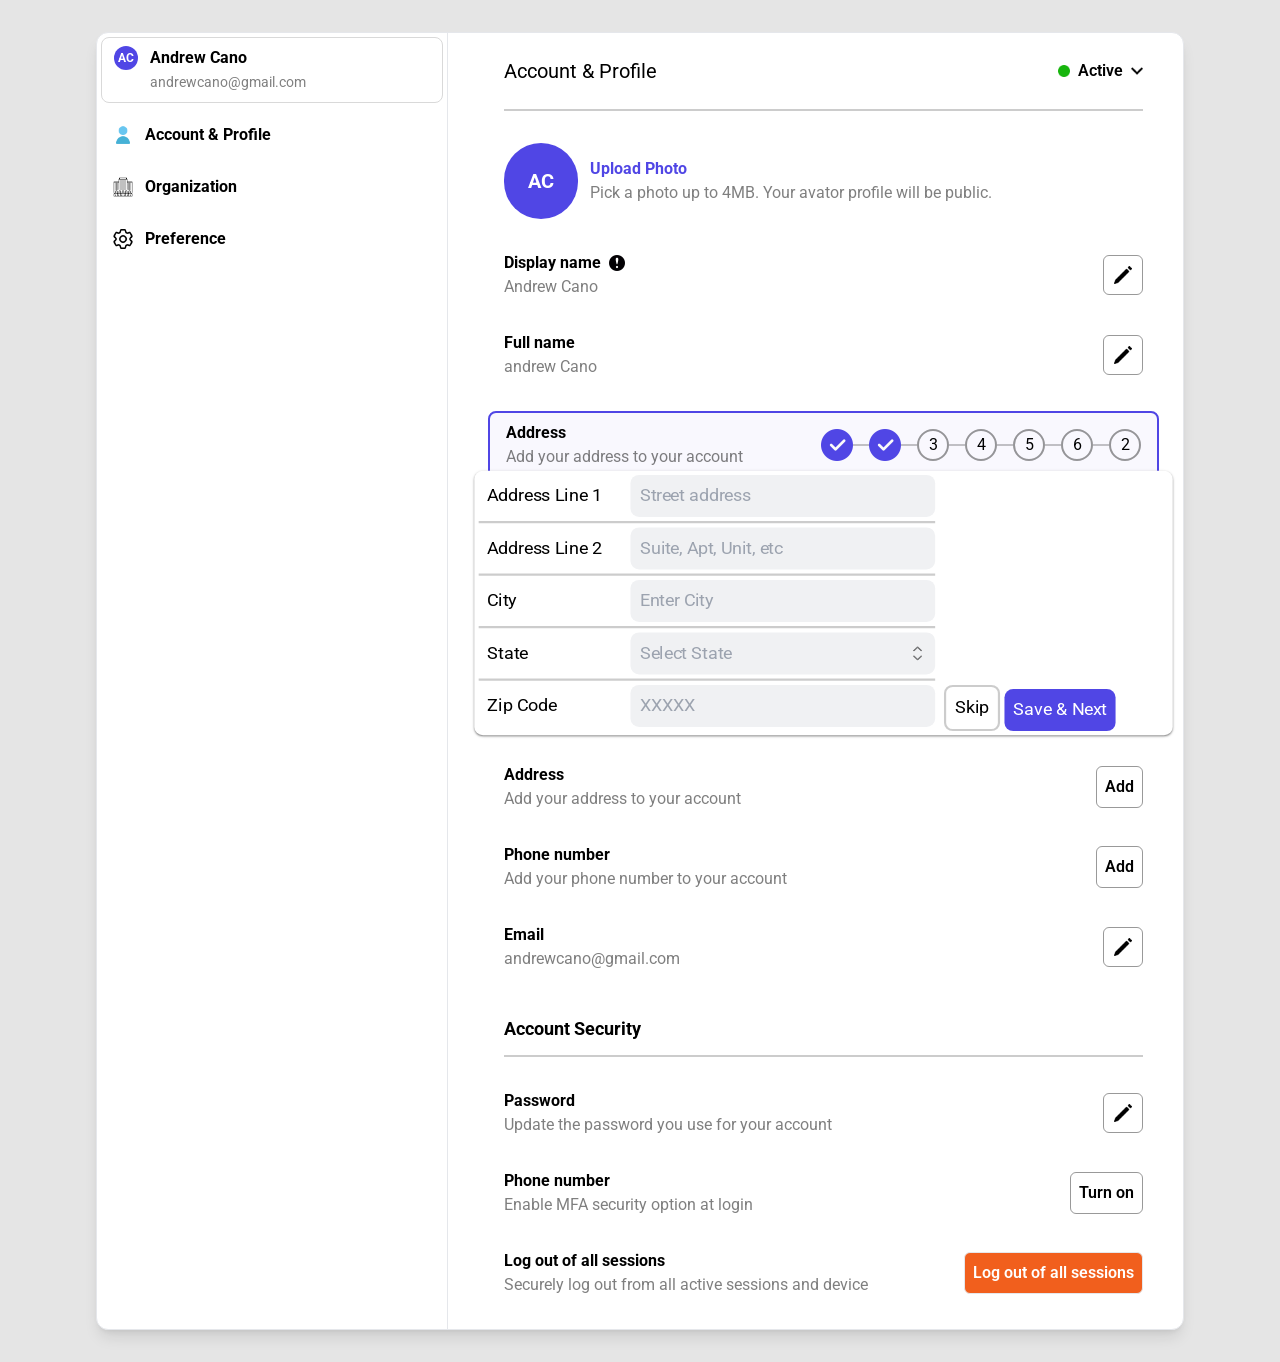
==== src/address.html @ f17fdee8 "running..." ====
<!DOCTYPE html>
<html>
  <head>
    <meta charset="UTF-8" />
    <meta name="viewport" content="width=device-width, initial-scale=1.0" />
    <link href="./output.css" rel="stylesheet" />
    <title>University Credit Management System</title>
    <link rel="preconnect" href="https://fonts.googleapis.com" />
    <link rel="preconnect" href="https://fonts.gstatic.com" crossorigin />
    <link
      href="https://fonts.googleapis.com/css2?family=Roboto:ital,wght@0,100;0,300;0,400;0,500;0,700;0,900;1,100;1,300;1,400;1,500;1,700;1,900&display=swap"
      rel="stylesheet"
    />
    <link
      href="https://fonts.googleapis.com/css2?family=Poppins:ital,wght@0,100;0,200;0,300;0,400;0,500;0,600;0,700;0,800;0,900;1,100;1,200;1,300;1,400;1,500;1,600;1,700;1,800;1,900&display=swap"
      rel="stylesheet"
    />
    <link
      href="https://db.onlinewebfonts.com/c/e25ed0fa39c44d127ab5ab3e362d8af1?family=Cooper+Lt+BT+Light"
      rel="stylesheet"
    />
    <link rel="icon" type="image/x-icon" href="./images/" />
  </head>
  <body class="bg-black/10">
    <!-- container section -->

    <section class="max-w-6xl mx-auto font-roboto p-8">
      <!-- Account and Profile -->
      <main
        class="bg-white grid grid-cols-12 gap-4 border rounded-xl shadow-lg shadow-black/10"
      >
        <!-- SideBar -->
        <aside class="col-span-4 flex flex-col gap-1 border-r">
          <!-- user photo and email -->
          <div
            class="flex flex-row gap-x-3 border border-borderColor px-3 py-2 rounded-lg m-1"
          >
            <div>
              <p
                class="rounded-full font-bold text-white text-xs p-1 bg-blueColor"
              >
                AC
              </p>
            </div>
            <div>
              <p class="font-bold">Andrew Cano</p>
              <span class="text-sm text-black/50">andrewcano@gmail.com</span>
            </div>
          </div>
          <!-- Account & Profile -->
          <div
            class="flex flex-row items-center gap-3 px-3 py-2 m-1 rounded-lg hover:bg-hoverBg hover:text-blueColor"
          >
            <figure class="w-5 h-5">
              <img src="images/user.png" alt="" />
            </figure>
            <p class="font-bold">Account & Profile</p>
          </div>
          <!-- Organization -->
          <div
            class="flex flex-row items-center gap-3 px-3 py-2 m-1 rounded-lg hover:bg-hoverBg hover:text-blueColor"
          >
            <figure class="w-5 h-5">
              <img src="images/organization.png" alt="" />
            </figure>
            <p class="font-bold">Organization</p>
          </div>
          <!-- Preference -->
          <div
            class="flex flex-row items-center gap-3 px-3 py-2 m-1 rounded-lg hover:bg-hoverBg hover:text-blueColor"
          >
            <figure class="w-5 h-5">
              <img src="images/setting.png" alt="" />
            </figure>
            <p class="font-bold">Preference</p>
          </div>
        </aside>
        <!-- Description section -->
        <section class="col-span-8 flex flex-col gap-8 px-6">
          <!-- Account & Profile and active -->
          <div
            class="flex justify-between mx-4 border-b-2 border-b-black/20 py-6"
          >
            <h1 class="font-normal text-xl">Account & Profile</h1>
            <div class="flex flex-row items-center gap-2">
              <!-- green icon -->
              <figure class="w-3 h-3">
                <img src="images/online.png" alt="" />
              </figure>
              <p class="font-semibold">Active</p>
              <figure class="w-3 h-3">
                <img src="images/expand-button.png" alt="" />
              </figure>
            </div>
          </div>
          <!-- Upload Photo -->
          <div class="flex flex-row items-center gap-3 px-4">
            <p
              class="rounded-full font-bold text-white text-xl p-6 bg-blueColor"
            >
              AC
            </p>
            <div>
              <p class="font-bold text-blueColor">Upload Photo</p>
              <span class="text-black/50"
                >Pick a photo up to 4MB. Your avator profile will be
                public.</span
              >
            </div>
          </div>
          <!-- Display Name -->
          <div class="flex flex-row justify-between items-center px-4">
            <div class="flex flex-col">
              <div class="flex flex-row items-center gap-2">
                <p class="font-bold">Display name</p>
                <figure class="w-4 h-4">
                  <img src="images/exclamation.png" alt="" />
                </figure>
              </div>
              <span class="text-black/50">Andrew Cano</span>
            </div>
            <!-- edit icon -->
            <button class="w-10 h-10 border border-black/40 rounded-md p-2">
              <img src="images/pen.png" alt="" />
            </button>
          </div>

          <!-- Full name-->
          <div class="flex flex-row justify-between items-center px-4">
            <div class="flex flex-col">
              <p class="font-bold">Full name</p>
              <span class="text-black/50">andrew Cano</span>
            </div>
            <!-- edit icon -->
            <button class="w-10 h-10 border border-black/40 rounded-md p-2">
              <img src="images/pen.png" alt="" />
            </button>
          </div>
          <!-- Address Edit -->
          <div
            class="bg-editBg border-2 border-blueColor rounded-lg flex flex-col px-4"
          >
            <!-- Address -->
            <div class="flex flex-row justify-between items-center py-2">
              <div class="flex flex-col">
                <p class="font-bold">Address</p>
                <span class="text-black/50"
                  >Add your address to your account</span
                >
              </div>
              <!-- Information Progress section -->
              <div class="flex flex-row">
                <!-- Tikmark icon element -->
                <div class="w-8 h-8 flex items-center justify-center">
                  <img src="images/Tikmarkcheck.png" alt="" />
                </div>
                <!-- dash icon -->
                <figure
                  class="w-4 h-8 flex items-center justify-center opacity-60"
                >
                  <img src="images/CenterlineI.png" alt="" />
                </figure>
                <!-- Tikmark icon element -->
                <div class="w-8 h-8 flex items-center justify-center">
                  <img src="images/Tikmarkcheck.png" alt="" />
                </div>
                <!-- dash icon -->
                <figure
                  class="w-4 h-8 flex items-center justify-center opacity-60"
                >
                  <img src="images/CenterlineI.png" alt="" />
                </figure>
                <!-- numerial element -->
                <div
                  class="w-8 h-8 flex items-center justify-center border-2 border-black/40 hover:border-blueColor hover:bg-hoverBg rounded-full p-1"
                >
                  <p class="">3</p>
                </div>
                <!-- dash icon -->
                <figure
                  class="w-4 h-8 flex items-center justify-center opacity-60"
                >
                  <img src="images/CenterlineI.png" alt="" />
                </figure>
                <!-- numerial element -->
                <div
                  class="w-8 h-8 flex items-center justify-center border-2 border-black/40 hover:border-blueColor hover:bg-hoverBg rounded-full p-1"
                >
                  <p class="">4</p>
                </div>
                <!-- dash icon -->
                <figure
                  class="w-4 h-8 flex items-center justify-center opacity-60"
                >
                  <img src="images/CenterlineI.png" alt="" />
                </figure>
                <!-- numerial element -->
                <div
                  class="w-8 h-8 flex items-center justify-center border-2 border-black/40 hover:border-blueColor hover:bg-hoverBg rounded-full p-1"
                >
                  <p class="">5</p>
                </div>
                <!-- dash icon -->
                <figure
                  class="w-4 h-8 flex items-center justify-center opacity-60"
                >
                  <img src="images/CenterlineI.png" alt="" />
                </figure>
                <!-- numerial element -->
                <div
                  class="w-8 h-8 flex items-center justify-center border-2 border-black/40 hover:border-blueColor hover:bg-hoverBg rounded-full p-1"
                >
                  <p class="">6</p>
                </div>
                <!-- dash icon -->
                <figure
                  class="w-4 h-8 flex items-center justify-center opacity-60"
                >
                  <img src="images/CenterlineI.png" alt="" />
                </figure>
                <!-- numerial element -->
                <div
                  class="w-8 h-8 flex items-center justify-center border-2 border-black/40 hover:border-blueColor hover:bg-hoverBg rounded-full p-1"
                >
                  <p class="">2</p>
                </div>
              </div>
            </div>
            <!--   Edit -->
            <div
              class="grid grid-cols-12 gap-2 border-1 border-black shadow-sm shadow-black/50 bg-white p-1 rounded-lg scale-x-110 scale-y-105"
            >
              <!-- left input field  -->
              <div class="col-span-8 flex flex-col gap-1">
                <!-- field1 -->
                <div
                  class="grid grid-cols-12 items-center border-b-2 border-b-black/20 pb-1"
                >
                  <label for="" class="col-span-4 pl-2">Address Line 1</label
                  ><input
                    type="text"
                    placeholder="Street address"
                    class="col-span-8 outline-2 outline-blueColor bg-inputFieldBg p-2 rounded-lg"
                  />
                </div>
                <!-- field2 -->
                <div
                  class="grid grid-cols-12 items-center border-b-2 border-b-black/20 pb-1"
                >
                  <label for="" class="col-span-4 pl-2">Address Line 2</label
                  ><input
                    type="text"
                    placeholder="Suite, Apt, Unit, etc"
                    class="col-span-8 outline-2 outline-blueColor bg-inputFieldBg p-2 rounded-lg"
                  />
                </div>
                <!-- field3 -->
                <div
                  class="grid grid-cols-12 items-center border-b-2 border-b-black/20 pb-1"
                >
                  <label for="" class="col-span-4 pl-2">City</label
                  ><input
                    type="text"
                    placeholder="Enter City"
                    class="col-span-8 outline-2 outline-blueColor bg-inputFieldBg p-2 rounded-lg"
                  />
                </div>
                <!-- field4 -->
                <div
                  class="grid grid-cols-12 items-center border-b-2 border-b-black/20 pb-1 relative"
                >
                  <label for="" class="col-span-4 pl-2">State</label>

                  <input
                    type="text"
                    placeholder="Select State"
                    class="col-span-8 outline-2 outline-blueColor bg-inputFieldBg p-2 rounded-lg"
                  />

                  <img
                    src="images/option.png"
                    alt=""
                    class="w-4 h-4 absolute right-2 top-3 opacity-50 cursor-pointer"
                  />
                </div>
                <!-- field5 -->
                <div class="grid grid-cols-12 items-center pb-1">
                  <label for="" class="col-span-4 pl-2">Zip Code</label
                  ><input
                    type="text"
                    placeholder="XXXXX"
                    class="col-span-8 outline-2 outline-blueColor bg-inputFieldBg p-2 rounded-lg"
                  />
                </div>
              </div>
              <!-- right button field -->
              <div class="col-span-4 flex flex-row gap-1 items-end">
                <button class="border-2 border-black/20 rounded-lg p-2">
                  Skip
                </button>
                <button class="bg-blueColor text-white rounded-lg p-2">
                  Save & Next
                </button>
              </div>
            </div>
          </div>

          <!-- Address-->
          <div class="flex flex-row justify-between items-center px-4">
            <div class="flex flex-col">
              <p class="font-bold">Address</p>
              <span class="text-black/50"
                >Add your address to your account</span
              >
            </div>
            <!-- Add button -->
            <button class="border border-black/40 rounded-md p-2 font-semibold">
              Add
            </button>
          </div>

          <!-- Phone number-->
          <div class="flex flex-row justify-between items-center px-4">
            <div class="flex flex-col">
              <p class="font-bold">Phone number</p>
              <span class="text-black/50"
                >Add your phone number to your account</span
              >
            </div>
            <!-- Add button -->
            <button class="border border-black/40 rounded-md p-2 font-semibold">
              Add
            </button>
          </div>
          <!-- Email -->
          <div class="flex flex-row justify-between items-center px-4">
            <div class="flex flex-col">
              <p class="font-bold">Email</p>
              <span class="text-black/50">andrewcano@gmail.com</span>
            </div>
            <!-- edit icon -->
            <button class="w-10 h-10 border border-black/40 rounded-md p-2">
              <img src="images/pen.png" alt="" />
            </button>
          </div>
          <!-- Account Security -->
          <div
            class="flex justify-between mx-4 border-b-2 border-b-black/20 py-3"
          >
            <h1 class="font-bold text-lg">Account Security</h1>
          </div>
          <!-- Password -->
          <div class="flex flex-row justify-between items-center px-4">
            <div class="flex flex-col">
              <p class="font-bold">Password</p>
              <span class="text-black/50"
                >Update the password you use for your account</span
              >
            </div>
            <!-- edit icon -->
            <button class="w-10 h-10 border border-black/40 rounded-md p-2">
              <img src="images/pen.png" alt="" />
            </button>
          </div>
          <!-- Multi-factor authentication-->
          <div class="flex flex-row justify-between items-center px-4">
            <div class="flex flex-col">
              <p class="font-bold">Phone number</p>
              <span class="text-black/50"
                >Enable MFA security option at login</span
              >
            </div>
            <!-- Turn on button -->
            <button class="border border-black/40 rounded-md p-2 font-semibold">
              Turn on
            </button>
          </div>
          <!-- Log out of all sessions-->
          <div class="flex flex-row justify-between items-center px-4 pb-8">
            <div class="flex flex-col">
              <p class="font-bold">Log out of all sessions</p>
              <span class="text-black/50"
                >Securely log out from all active sessions and device</span
              >
            </div>
            <!-- Log out of all sessions button -->
            <button
              class="border rounded-md bg-buttonBgColor text-white p-2 font-semibold"
            >
              Log out of all sessions
            </button>
          </div>
        </section>
      </main>
    </section>
  </body>
</html>

<!-- https://github.com/Md-Zihadur-Rahaman/University-Credit-Managemet-System -->
---- src/output.css ----
/*
! tailwindcss v3.4.3 | MIT License | https://tailwindcss.com
*/

/*
1. Prevent padding and border from affecting element width. (https://github.com/mozdevs/cssremedy/issues/4)
2. Allow adding a border to an element by just adding a border-width. (https://github.com/tailwindcss/tailwindcss/pull/116)
*/

*,
::before,
::after {
  box-sizing: border-box;
  /* 1 */
  border-width: 0;
  /* 2 */
  border-style: solid;
  /* 2 */
  border-color: #e5e7eb;
  /* 2 */
}

::before,
::after {
  --tw-content: '';
}

/*
1. Use a consistent sensible line-height in all browsers.
2. Prevent adjustments of font size after orientation changes in iOS.
3. Use a more readable tab size.
4. Use the user's configured `sans` font-family by default.
5. Use the user's configured `sans` font-feature-settings by default.
6. Use the user's configured `sans` font-variation-settings by default.
7. Disable tap highlights on iOS
*/

html,
:host {
  line-height: 1.5;
  /* 1 */
  -webkit-text-size-adjust: 100%;
  /* 2 */
  -moz-tab-size: 4;
  /* 3 */
  -o-tab-size: 4;
     tab-size: 4;
  /* 3 */
  font-family: ui-sans-serif, system-ui, sans-serif, "Apple Color Emoji", "Segoe UI Emoji", "Segoe UI Symbol", "Noto Color Emoji";
  /* 4 */
  font-feature-settings: normal;
  /* 5 */
  font-variation-settings: normal;
  /* 6 */
  -webkit-tap-highlight-color: transparent;
  /* 7 */
}

/*
1. Remove the margin in all browsers.
2. Inherit line-height from `html` so users can set them as a class directly on the `html` element.
*/

body {
  margin: 0;
  /* 1 */
  line-height: inherit;
  /* 2 */
}

/*
1. Add the correct height in Firefox.
2. Correct the inheritance of border color in Firefox. (https://bugzilla.mozilla.org/show_bug.cgi?id=190655)
3. Ensure horizontal rules are visible by default.
*/

hr {
  height: 0;
  /* 1 */
  color: inherit;
  /* 2 */
  border-top-width: 1px;
  /* 3 */
}

/*
Add the correct text decoration in Chrome, Edge, and Safari.
*/

abbr:where([title]) {
  -webkit-text-decoration: underline dotted;
          text-decoration: underline dotted;
}

/*
Remove the default font size and weight for headings.
*/

h1,
h2,
h3,
h4,
h5,
h6 {
  font-size: inherit;
  font-weight: inherit;
}

/*
Reset links to optimize for opt-in styling instead of opt-out.
*/

a {
  color: inherit;
  text-decoration: inherit;
}

/*
Add the correct font weight in Edge and Safari.
*/

b,
strong {
  font-weight: bolder;
}

/*
1. Use the user's configured `mono` font-family by default.
2. Use the user's configured `mono` font-feature-settings by default.
3. Use the user's configured `mono` font-variation-settings by default.
4. Correct the odd `em` font sizing in all browsers.
*/

code,
kbd,
samp,
pre {
  font-family: ui-monospace, SFMono-Regular, Menlo, Monaco, Consolas, "Liberation Mono", "Courier New", monospace;
  /* 1 */
  font-feature-settings: normal;
  /* 2 */
  font-variation-settings: normal;
  /* 3 */
  font-size: 1em;
  /* 4 */
}

/*
Add the correct font size in all browsers.
*/

small {
  font-size: 80%;
}

/*
Prevent `sub` and `sup` elements from affecting the line height in all browsers.
*/

sub,
sup {
  font-size: 75%;
  line-height: 0;
  position: relative;
  vertical-align: baseline;
}

sub {
  bottom: -0.25em;
}

sup {
  top: -0.5em;
}

/*
1. Remove text indentation from table contents in Chrome and Safari. (https://bugs.chromium.org/p/chromium/issues/detail?id=999088, https://bugs.webkit.org/show_bug.cgi?id=201297)
2. Correct table border color inheritance in all Chrome and Safari. (https://bugs.chromium.org/p/chromium/issues/detail?id=935729, https://bugs.webkit.org/show_bug.cgi?id=195016)
3. Remove gaps between table borders by default.
*/

table {
  text-indent: 0;
  /* 1 */
  border-color: inherit;
  /* 2 */
  border-collapse: collapse;
  /* 3 */
}

/*
1. Change the font styles in all browsers.
2. Remove the margin in Firefox and Safari.
3. Remove default padding in all browsers.
*/

button,
input,
optgroup,
select,
textarea {
  font-family: inherit;
  /* 1 */
  font-feature-settings: inherit;
  /* 1 */
  font-variation-settings: inherit;
  /* 1 */
  font-size: 100%;
  /* 1 */
  font-weight: inherit;
  /* 1 */
  line-height: inherit;
  /* 1 */
  letter-spacing: inherit;
  /* 1 */
  color: inherit;
  /* 1 */
  margin: 0;
  /* 2 */
  padding: 0;
  /* 3 */
}

/*
Remove the inheritance of text transform in Edge and Firefox.
*/

button,
select {
  text-transform: none;
}

/*
1. Correct the inability to style clickable types in iOS and Safari.
2. Remove default button styles.
*/

button,
input:where([type='button']),
input:where([type='reset']),
input:where([type='submit']) {
  -webkit-appearance: button;
  /* 1 */
  background-color: transparent;
  /* 2 */
  background-image: none;
  /* 2 */
}

/*
Use the modern Firefox focus style for all focusable elements.
*/

:-moz-focusring {
  outline: auto;
}

/*
Remove the additional `:invalid` styles in Firefox. (https://github.com/mozilla/gecko-dev/blob/2f9eacd9d3d995c937b4251a5557d95d494c9be1/layout/style/res/forms.css#L728-L737)
*/

:-moz-ui-invalid {
  box-shadow: none;
}

/*
Add the correct vertical alignment in Chrome and Firefox.
*/

progress {
  vertical-align: baseline;
}

/*
Correct the cursor style of increment and decrement buttons in Safari.
*/

::-webkit-inner-spin-button,
::-webkit-outer-spin-button {
  height: auto;
}

/*
1. Correct the odd appearance in Chrome and Safari.
2. Correct the outline style in Safari.
*/

[type='search'] {
  -webkit-appearance: textfield;
  /* 1 */
  outline-offset: -2px;
  /* 2 */
}

/*
Remove the inner padding in Chrome and Safari on macOS.
*/

::-webkit-search-decoration {
  -webkit-appearance: none;
}

/*
1. Correct the inability to style clickable types in iOS and Safari.
2. Change font properties to `inherit` in Safari.
*/

::-webkit-file-upload-button {
  -webkit-appearance: button;
  /* 1 */
  font: inherit;
  /* 2 */
}

/*
Add the correct display in Chrome and Safari.
*/

summary {
  display: list-item;
}

/*
Removes the default spacing and border for appropriate elements.
*/

blockquote,
dl,
dd,
h1,
h2,
h3,
h4,
h5,
h6,
hr,
figure,
p,
pre {
  margin: 0;
}

fieldset {
  margin: 0;
  padding: 0;
}

legend {
  padding: 0;
}

ol,
ul,
menu {
  list-style: none;
  margin: 0;
  padding: 0;
}

/*
Reset default styling for dialogs.
*/

dialog {
  padding: 0;
}

/*
Prevent resizing textareas horizontally by default.
*/

textarea {
  resize: vertical;
}

/*
1. Reset the default placeholder opacity in Firefox. (https://github.com/tailwindlabs/tailwindcss/issues/3300)
2. Set the default placeholder color to the user's configured gray 400 color.
*/

input::-moz-placeholder, textarea::-moz-placeholder {
  opacity: 1;
  /* 1 */
  color: #9ca3af;
  /* 2 */
}

input::placeholder,
textarea::placeholder {
  opacity: 1;
  /* 1 */
  color: #9ca3af;
  /* 2 */
}

/*
Set the default cursor for buttons.
*/

button,
[role="button"] {
  cursor: pointer;
}

/*
Make sure disabled buttons don't get the pointer cursor.
*/

:disabled {
  cursor: default;
}

/*
1. Make replaced elements `display: block` by default. (https://github.com/mozdevs/cssremedy/issues/14)
2. Add `vertical-align: middle` to align replaced elements more sensibly by default. (https://github.com/jensimmons/cssremedy/issues/14#issuecomment-634934210)
   This can trigger a poorly considered lint error in some tools but is included by design.
*/

img,
svg,
video,
canvas,
audio,
iframe,
embed,
object {
  display: block;
  /* 1 */
  vertical-align: middle;
  /* 2 */
}

/*
Constrain images and videos to the parent width and preserve their intrinsic aspect ratio. (https://github.com/mozdevs/cssremedy/issues/14)
*/

img,
video {
  max-width: 100%;
  height: auto;
}

/* Make elements with the HTML hidden attribute stay hidden by default */

[hidden] {
  display: none;
}

*, ::before, ::after {
  --tw-border-spacing-x: 0;
  --tw-border-spacing-y: 0;
  --tw-translate-x: 0;
  --tw-translate-y: 0;
  --tw-rotate: 0;
  --tw-skew-x: 0;
  --tw-skew-y: 0;
  --tw-scale-x: 1;
  --tw-scale-y: 1;
  --tw-pan-x:  ;
  --tw-pan-y:  ;
  --tw-pinch-zoom:  ;
  --tw-scroll-snap-strictness: proximity;
  --tw-gradient-from-position:  ;
  --tw-gradient-via-position:  ;
  --tw-gradient-to-position:  ;
  --tw-ordinal:  ;
  --tw-slashed-zero:  ;
  --tw-numeric-figure:  ;
  --tw-numeric-spacing:  ;
  --tw-numeric-fraction:  ;
  --tw-ring-inset:  ;
  --tw-ring-offset-width: 0px;
  --tw-ring-offset-color: #fff;
  --tw-ring-color: rgb(59 130 246 / 0.5);
  --tw-ring-offset-shadow: 0 0 #0000;
  --tw-ring-shadow: 0 0 #0000;
  --tw-shadow: 0 0 #0000;
  --tw-shadow-colored: 0 0 #0000;
  --tw-blur:  ;
  --tw-brightness:  ;
  --tw-contrast:  ;
  --tw-grayscale:  ;
  --tw-hue-rotate:  ;
  --tw-invert:  ;
  --tw-saturate:  ;
  --tw-sepia:  ;
  --tw-drop-shadow:  ;
  --tw-backdrop-blur:  ;
  --tw-backdrop-brightness:  ;
  --tw-backdrop-contrast:  ;
  --tw-backdrop-grayscale:  ;
  --tw-backdrop-hue-rotate:  ;
  --tw-backdrop-invert:  ;
  --tw-backdrop-opacity:  ;
  --tw-backdrop-saturate:  ;
  --tw-backdrop-sepia:  ;
  --tw-contain-size:  ;
  --tw-contain-layout:  ;
  --tw-contain-paint:  ;
  --tw-contain-style:  ;
}

::backdrop {
  --tw-border-spacing-x: 0;
  --tw-border-spacing-y: 0;
  --tw-translate-x: 0;
  --tw-translate-y: 0;
  --tw-rotate: 0;
  --tw-skew-x: 0;
  --tw-skew-y: 0;
  --tw-scale-x: 1;
  --tw-scale-y: 1;
  --tw-pan-x:  ;
  --tw-pan-y:  ;
  --tw-pinch-zoom:  ;
  --tw-scroll-snap-strictness: proximity;
  --tw-gradient-from-position:  ;
  --tw-gradient-via-position:  ;
  --tw-gradient-to-position:  ;
  --tw-ordinal:  ;
  --tw-slashed-zero:  ;
  --tw-numeric-figure:  ;
  --tw-numeric-spacing:  ;
  --tw-numeric-fraction:  ;
  --tw-ring-inset:  ;
  --tw-ring-offset-width: 0px;
  --tw-ring-offset-color: #fff;
  --tw-ring-color: rgb(59 130 246 / 0.5);
  --tw-ring-offset-shadow: 0 0 #0000;
  --tw-ring-shadow: 0 0 #0000;
  --tw-shadow: 0 0 #0000;
  --tw-shadow-colored: 0 0 #0000;
  --tw-blur:  ;
  --tw-brightness:  ;
  --tw-contrast:  ;
  --tw-grayscale:  ;
  --tw-hue-rotate:  ;
  --tw-invert:  ;
  --tw-saturate:  ;
  --tw-sepia:  ;
  --tw-drop-shadow:  ;
  --tw-backdrop-blur:  ;
  --tw-backdrop-brightness:  ;
  --tw-backdrop-contrast:  ;
  --tw-backdrop-grayscale:  ;
  --tw-backdrop-hue-rotate:  ;
  --tw-backdrop-invert:  ;
  --tw-backdrop-opacity:  ;
  --tw-backdrop-saturate:  ;
  --tw-backdrop-sepia:  ;
  --tw-contain-size:  ;
  --tw-contain-layout:  ;
  --tw-contain-paint:  ;
  --tw-contain-style:  ;
}

.container {
  width: 100%;
}

@media (min-width: 640px) {
  .container {
    max-width: 640px;
  }
}

@media (min-width: 768px) {
  .container {
    max-width: 768px;
  }
}

@media (min-width: 1024px) {
  .container {
    max-width: 1024px;
  }
}

@media (min-width: 1280px) {
  .container {
    max-width: 1280px;
  }
}

@media (min-width: 1536px) {
  .container {
    max-width: 1536px;
  }
}

.absolute {
  position: absolute;
}

.relative {
  position: relative;
}

.right-2 {
  right: 0.5rem;
}

.top-3 {
  top: 0.75rem;
}

.col-span-1 {
  grid-column: span 1 / span 1;
}

.col-span-2 {
  grid-column: span 2 / span 2;
}

.col-span-4 {
  grid-column: span 4 / span 4;
}

.col-span-7 {
  grid-column: span 7 / span 7;
}

.col-span-8 {
  grid-column: span 8 / span 8;
}

.col-span-9 {
  grid-column: span 9 / span 9;
}

.m-1 {
  margin: 0.25rem;
}

.m-4 {
  margin: 1rem;
}

.mx-4 {
  margin-left: 1rem;
  margin-right: 1rem;
}

.mx-auto {
  margin-left: auto;
  margin-right: auto;
}

.my-0 {
  margin-top: 0px;
  margin-bottom: 0px;
}

.block {
  display: block;
}

.flex {
  display: flex;
}

.grid {
  display: grid;
}

.h-10 {
  height: 2.5rem;
}

.h-3 {
  height: 0.75rem;
}

.h-4 {
  height: 1rem;
}

.h-40 {
  height: 10rem;
}

.h-5 {
  height: 1.25rem;
}

.h-8 {
  height: 2rem;
}

.h-screen {
  height: 100vh;
}

.h-full {
  height: 100%;
}

.w-10 {
  width: 2.5rem;
}

.w-3 {
  width: 0.75rem;
}

.w-4 {
  width: 1rem;
}

.w-40 {
  width: 10rem;
}

.w-5 {
  width: 1.25rem;
}

.w-6 {
  width: 1.5rem;
}

.w-8 {
  width: 2rem;
}

.max-w-4xl {
  max-width: 56rem;
}

.max-w-6xl {
  max-width: 72rem;
}

.scale-110 {
  --tw-scale-x: 1.1;
  --tw-scale-y: 1.1;
  transform: translate(var(--tw-translate-x), var(--tw-translate-y)) rotate(var(--tw-rotate)) skewX(var(--tw-skew-x)) skewY(var(--tw-skew-y)) scaleX(var(--tw-scale-x)) scaleY(var(--tw-scale-y));
}

.scale-x-110 {
  --tw-scale-x: 1.1;
  transform: translate(var(--tw-translate-x), var(--tw-translate-y)) rotate(var(--tw-rotate)) skewX(var(--tw-skew-x)) skewY(var(--tw-skew-y)) scaleX(var(--tw-scale-x)) scaleY(var(--tw-scale-y));
}

.scale-y-100 {
  --tw-scale-y: 1;
  transform: translate(var(--tw-translate-x), var(--tw-translate-y)) rotate(var(--tw-rotate)) skewX(var(--tw-skew-x)) skewY(var(--tw-skew-y)) scaleX(var(--tw-scale-x)) scaleY(var(--tw-scale-y));
}

.scale-y-105 {
  --tw-scale-y: 1.05;
  transform: translate(var(--tw-translate-x), var(--tw-translate-y)) rotate(var(--tw-rotate)) skewX(var(--tw-skew-x)) skewY(var(--tw-skew-y)) scaleX(var(--tw-scale-x)) scaleY(var(--tw-scale-y));
}

.cursor-pointer {
  cursor: pointer;
}

.grid-cols-12 {
  grid-template-columns: repeat(12, minmax(0, 1fr));
}

.flex-row {
  flex-direction: row;
}

.flex-col {
  flex-direction: column;
}

.items-end {
  align-items: flex-end;
}

.items-center {
  align-items: center;
}

.justify-end {
  justify-content: flex-end;
}

.justify-center {
  justify-content: center;
}

.justify-between {
  justify-content: space-between;
}

.gap-1 {
  gap: 0.25rem;
}

.gap-2 {
  gap: 0.5rem;
}

.gap-3 {
  gap: 0.75rem;
}

.gap-4 {
  gap: 1rem;
}

.gap-8 {
  gap: 2rem;
}

.gap-x-3 {
  -moz-column-gap: 0.75rem;
       column-gap: 0.75rem;
}

.rounded-full {
  border-radius: 9999px;
}

.rounded-lg {
  border-radius: 0.5rem;
}

.rounded-md {
  border-radius: 0.375rem;
}

.rounded-xl {
  border-radius: 0.75rem;
}

.border {
  border-width: 1px;
}

.border-2 {
  border-width: 2px;
}

.border-b {
  border-bottom-width: 1px;
}

.border-b-2 {
  border-bottom-width: 2px;
}

.border-r {
  border-right-width: 1px;
}

.border-r-2 {
  border-right-width: 2px;
}

.border-dashed {
  border-style: dashed;
}

.border-black {
  --tw-border-opacity: 1;
  border-color: rgb(0 0 0 / var(--tw-border-opacity));
}

.border-black\/10 {
  border-color: rgb(0 0 0 / 0.1);
}

.border-black\/20 {
  border-color: rgb(0 0 0 / 0.2);
}

.border-black\/40 {
  border-color: rgb(0 0 0 / 0.4);
}

.border-blueColor {
  --tw-border-opacity: 1;
  border-color: rgb(80 70 229 / var(--tw-border-opacity));
}

.border-borderColor {
  --tw-border-opacity: 1;
  border-color: rgb(217 217 217 / var(--tw-border-opacity));
}

.border-b-black\/20 {
  border-bottom-color: rgb(0 0 0 / 0.2);
}

.border-r-black\/10 {
  border-right-color: rgb(0 0 0 / 0.1);
}

.bg-black\/10 {
  background-color: rgb(0 0 0 / 0.1);
}

.bg-black\/5 {
  background-color: rgb(0 0 0 / 0.05);
}

.bg-blueColor {
  --tw-bg-opacity: 1;
  background-color: rgb(80 70 229 / var(--tw-bg-opacity));
}

.bg-buttonBgColor {
  --tw-bg-opacity: 1;
  background-color: rgb(241 95 29 / var(--tw-bg-opacity));
}

.bg-editBg {
  --tw-bg-opacity: 1;
  background-color: rgb(249 248 254 / var(--tw-bg-opacity));
}

.bg-inputFieldBg {
  --tw-bg-opacity: 1;
  background-color: rgb(240 241 243 / var(--tw-bg-opacity));
}

.bg-white {
  --tw-bg-opacity: 1;
  background-color: rgb(255 255 255 / var(--tw-bg-opacity));
}

.p-1 {
  padding: 0.25rem;
}

.p-2 {
  padding: 0.5rem;
}

.p-6 {
  padding: 1.5rem;
}

.p-8 {
  padding: 2rem;
}

.px-3 {
  padding-left: 0.75rem;
  padding-right: 0.75rem;
}

.px-4 {
  padding-left: 1rem;
  padding-right: 1rem;
}

.px-6 {
  padding-left: 1.5rem;
  padding-right: 1.5rem;
}

.py-10 {
  padding-top: 2.5rem;
  padding-bottom: 2.5rem;
}

.py-2 {
  padding-top: 0.5rem;
  padding-bottom: 0.5rem;
}

.py-3 {
  padding-top: 0.75rem;
  padding-bottom: 0.75rem;
}

.py-6 {
  padding-top: 1.5rem;
  padding-bottom: 1.5rem;
}

.py-8 {
  padding-top: 2rem;
  padding-bottom: 2rem;
}

.pb-1 {
  padding-bottom: 0.25rem;
}

.pb-8 {
  padding-bottom: 2rem;
}

.pl-2 {
  padding-left: 0.5rem;
}

.pt-10 {
  padding-top: 2.5rem;
}

.pb-10 {
  padding-bottom: 2.5rem;
}

.pb-20 {
  padding-bottom: 5rem;
}

.pb-80 {
  padding-bottom: 20rem;
}

.pb-96 {
  padding-bottom: 24rem;
}

.text-justify {
  text-align: justify;
}

.font-roboto {
  font-family: roboto;
}

.text-3xl {
  font-size: 1.875rem;
  line-height: 2.25rem;
}

.text-lg {
  font-size: 1.125rem;
  line-height: 1.75rem;
}

.text-sm {
  font-size: 0.875rem;
  line-height: 1.25rem;
}

.text-xl {
  font-size: 1.25rem;
  line-height: 1.75rem;
}

.text-xs {
  font-size: 0.75rem;
  line-height: 1rem;
}

.font-bold {
  font-weight: 700;
}

.font-medium {
  font-weight: 500;
}

.font-normal {
  font-weight: 400;
}

.font-semibold {
  font-weight: 600;
}

.text-black\/50 {
  color: rgb(0 0 0 / 0.5);
}

.text-blueColor {
  --tw-text-opacity: 1;
  color: rgb(80 70 229 / var(--tw-text-opacity));
}

.text-white {
  --tw-text-opacity: 1;
  color: rgb(255 255 255 / var(--tw-text-opacity));
}

.opacity-50 {
  opacity: 0.5;
}

.opacity-60 {
  opacity: 0.6;
}

.shadow-lg {
  --tw-shadow: 0 10px 15px -3px rgb(0 0 0 / 0.1), 0 4px 6px -4px rgb(0 0 0 / 0.1);
  --tw-shadow-colored: 0 10px 15px -3px var(--tw-shadow-color), 0 4px 6px -4px var(--tw-shadow-color);
  box-shadow: var(--tw-ring-offset-shadow, 0 0 #0000), var(--tw-ring-shadow, 0 0 #0000), var(--tw-shadow);
}

.shadow-sm {
  --tw-shadow: 0 1px 2px 0 rgb(0 0 0 / 0.05);
  --tw-shadow-colored: 0 1px 2px 0 var(--tw-shadow-color);
  box-shadow: var(--tw-ring-offset-shadow, 0 0 #0000), var(--tw-ring-shadow, 0 0 #0000), var(--tw-shadow);
}

.shadow-black\/10 {
  --tw-shadow-color: rgb(0 0 0 / 0.1);
  --tw-shadow: var(--tw-shadow-colored);
}

.shadow-black\/50 {
  --tw-shadow-color: rgb(0 0 0 / 0.5);
  --tw-shadow: var(--tw-shadow-colored);
}

.outline-2 {
  outline-width: 2px;
}

.outline-blueColor {
  outline-color: #5046E5;
}

.hover\:border-blueColor:hover {
  --tw-border-opacity: 1;
  border-color: rgb(80 70 229 / var(--tw-border-opacity));
}

.hover\:bg-hoverBg:hover {
  --tw-bg-opacity: 1;
  background-color: rgb(244 242 253 / var(--tw-bg-opacity));
}

.hover\:text-blueColor:hover {
  --tw-text-opacity: 1;
  color: rgb(80 70 229 / var(--tw-text-opacity));
}
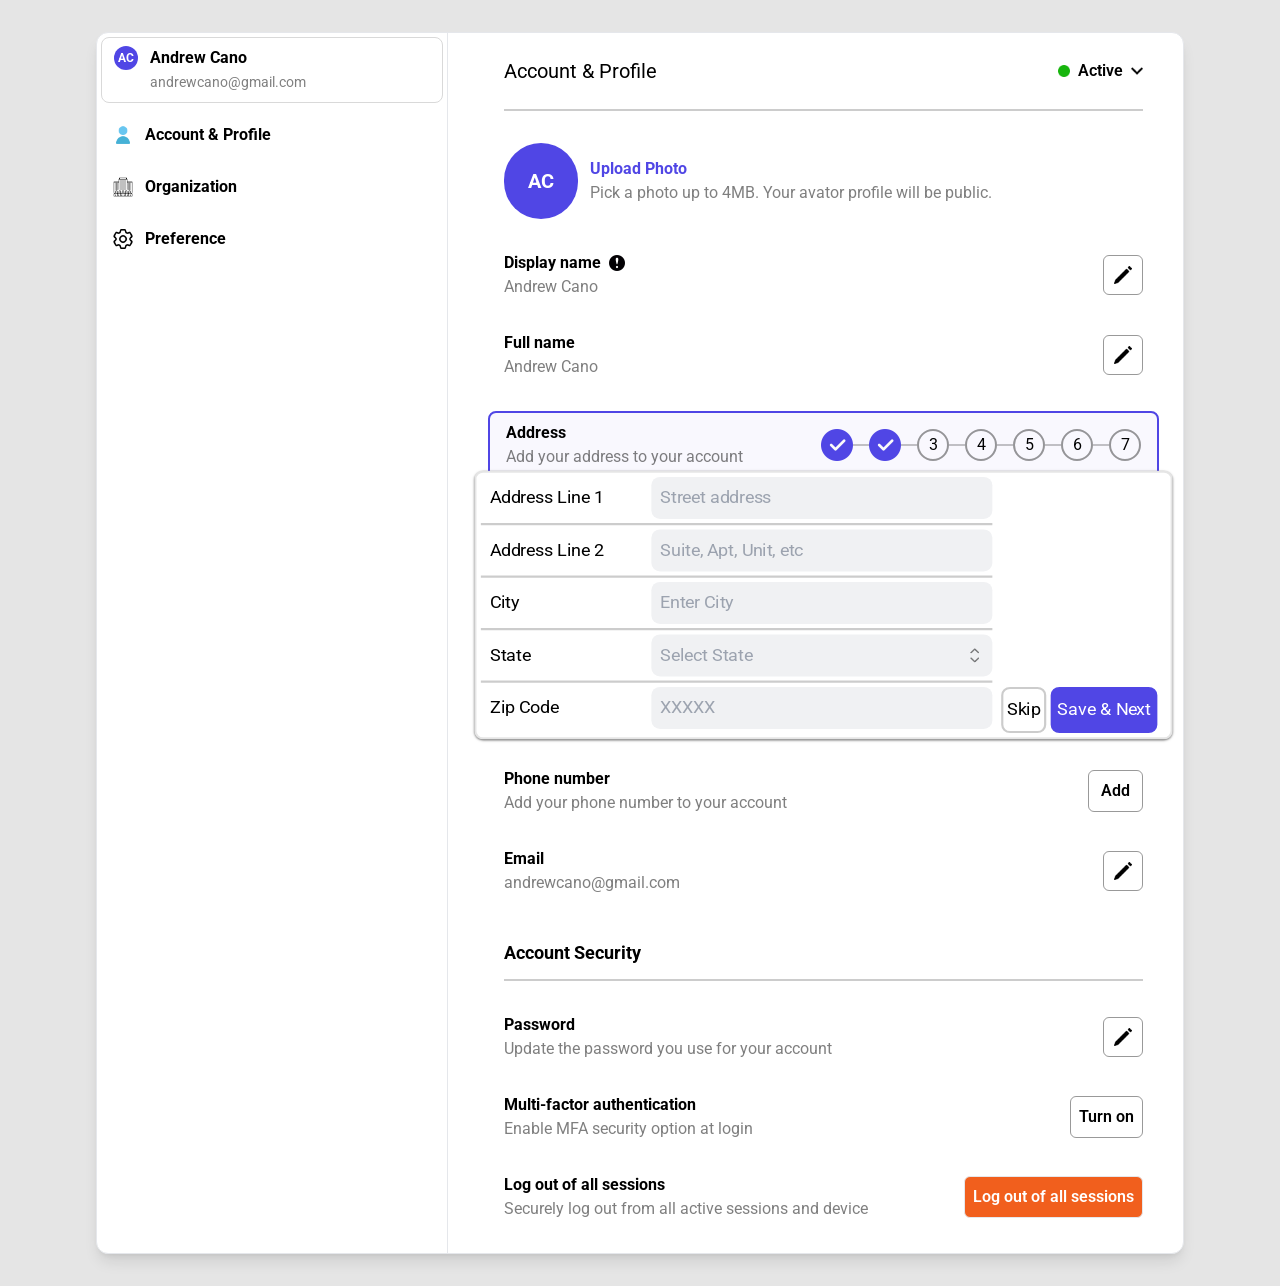
==== commit 0834015e: "Project Partially Done" ====
--- a/src/address.html
+++ b/src/address.html
@@ -129,7 +129,7 @@
           <div class="flex flex-row justify-between items-center px-4">
             <div class="flex flex-col">
               <p class="font-bold">Full name</p>
-              <span class="text-black/50">andrew Cano</span>
+              <span class="text-black/50">Andrew Cano</span>
             </div>
             <!-- edit icon -->
             <button class="w-10 h-10 border border-black/40 rounded-md p-2">
@@ -222,16 +222,16 @@
                 <div
                   class="w-8 h-8 flex items-center justify-center border-2 border-black/40 hover:border-blueColor hover:bg-hoverBg rounded-full p-1"
                 >
-                  <p class="">2</p>
+                  <p class="">7</p>
                 </div>
               </div>
             </div>
             <!--   Edit -->
             <div
-              class="grid grid-cols-12 gap-2 border-1 border-black shadow-sm shadow-black/50 bg-white p-1 rounded-lg scale-x-110 scale-y-105"
+              class="border-2 grid grid-cols-12 gap-2 border-1 border-black/10 shadow-sm shadow-black/50 bg-white p-1 rounded-lg scale-x-110 scale-y-105"
             >
               <!-- left input field  -->
-              <div class="col-span-8 flex flex-col gap-1">
+              <div class="col-span-9 flex flex-col gap-1">
                 <!-- field1 -->
                 <div
                   class="grid grid-cols-12 items-center border-b-2 border-b-black/20 pb-1"
@@ -294,41 +294,32 @@
                 </div>
               </div>
               <!-- right button field -->
-              <div class="col-span-4 flex flex-row gap-1 items-end">
-                <button class="border-2 border-black/20 rounded-lg p-2">
+              <div class="col-span-3 flex flex-row gap-1 items-end">
+                <button
+                  class="border-2 border-black/20 rounded-lg px-[3px] py-2"
+                >
                   Skip
                 </button>
-                <button class="bg-blueColor text-white rounded-lg p-2">
+                <button
+                  class="border-2 border-blueColor bg-blueColor text-white rounded-lg px-1 py-2"
+                >
                   Save & Next
                 </button>
               </div>
             </div>
           </div>
-
-          <!-- Address-->
-          <div class="flex flex-row justify-between items-center px-4">
-            <div class="flex flex-col">
-              <p class="font-bold">Address</p>
-              <span class="text-black/50"
-                >Add your address to your account</span
+          <!-- Phone number-->
+          <div class="flex flex-row justify-between items-center px-4">
+            <div class="flex flex-col">
+              <p class="font-bold">Phone number</p>
+              <span class="text-black/50"
+                >Add your phone number to your account</span
               >
             </div>
             <!-- Add button -->
-            <button class="border border-black/40 rounded-md p-2 font-semibold">
-              Add
-            </button>
-          </div>
-
-          <!-- Phone number-->
-          <div class="flex flex-row justify-between items-center px-4">
-            <div class="flex flex-col">
-              <p class="font-bold">Phone number</p>
-              <span class="text-black/50"
-                >Add your phone number to your account</span
-              >
-            </div>
-            <!-- Add button -->
-            <button class="border border-black/40 rounded-md p-2 font-semibold">
+            <button
+              class="border border-black/40 rounded-md py-2 px-3 font-semibold"
+            >
               Add
             </button>
           </div>
@@ -365,7 +356,7 @@
           <!-- Multi-factor authentication-->
           <div class="flex flex-row justify-between items-center px-4">
             <div class="flex flex-col">
-              <p class="font-bold">Phone number</p>
+              <p class="font-bold">Multi-factor authentication</p>
               <span class="text-black/50"
                 >Enable MFA security option at login</span
               >
--- a/src/output.css
+++ b/src/output.css
@@ -596,6 +596,14 @@
   position: relative;
 }
 
+.bottom-2 {
+  bottom: 0.5rem;
+}
+
+.left-1\/2 {
+  left: 50%;
+}
+
 .right-2 {
   right: 0.5rem;
 }
@@ -612,6 +620,10 @@
   grid-column: span 2 / span 2;
 }
 
+.col-span-3 {
+  grid-column: span 3 / span 3;
+}
+
 .col-span-4 {
   grid-column: span 4 / span 4;
 }
@@ -626,6 +638,10 @@
 
 .col-span-9 {
   grid-column: span 9 / span 9;
+}
+
+.float-start {
+  float: inline-start;
 }
 
 .m-1 {
@@ -687,14 +703,14 @@
   height: 2rem;
 }
 
+.h-full {
+  height: 100%;
+}
+
 .h-screen {
   height: 100vh;
 }
 
-.h-full {
-  height: 100%;
-}
-
 .w-10 {
   width: 2.5rem;
 }
@@ -723,12 +739,29 @@
   width: 2rem;
 }
 
+.w-full {
+  width: 100%;
+}
+
 .max-w-4xl {
   max-width: 56rem;
 }
 
 .max-w-6xl {
   max-width: 72rem;
+}
+
+.max-w-2xl {
+  max-width: 42rem;
+}
+
+.max-w-xl {
+  max-width: 36rem;
+}
+
+.-translate-x-1\/2 {
+  --tw-translate-x: -50%;
+  transform: translate(var(--tw-translate-x), var(--tw-translate-y)) rotate(var(--tw-rotate)) skewX(var(--tw-skew-x)) skewY(var(--tw-skew-y)) scaleX(var(--tw-scale-x)) scaleY(var(--tw-scale-y));
 }
 
 .scale-110 {
@@ -768,6 +801,10 @@
   flex-direction: column;
 }
 
+.items-start {
+  align-items: flex-start;
+}
+
 .items-end {
   align-items: flex-end;
 }
@@ -892,6 +929,11 @@
   border-right-color: rgb(0 0 0 / 0.1);
 }
 
+.bg-black {
+  --tw-bg-opacity: 1;
+  background-color: rgb(0 0 0 / var(--tw-bg-opacity));
+}
+
 .bg-black\/10 {
   background-color: rgb(0 0 0 / 0.1);
 }
@@ -933,12 +975,25 @@
   padding: 0.5rem;
 }
 
+.p-3 {
+  padding: 0.75rem;
+}
+
 .p-6 {
   padding: 1.5rem;
 }
 
 .p-8 {
   padding: 2rem;
+}
+
+.p-4 {
+  padding: 1rem;
+}
+
+.px-1 {
+  padding-left: 0.25rem;
+  padding-right: 0.25rem;
 }
 
 .px-3 {
@@ -956,6 +1011,11 @@
   padding-right: 1.5rem;
 }
 
+.px-\[3px\] {
+  padding-left: 3px;
+  padding-right: 3px;
+}
+
 .py-10 {
   padding-top: 2.5rem;
   padding-bottom: 2.5rem;
@@ -981,14 +1041,32 @@
   padding-bottom: 2rem;
 }
 
+.px-5 {
+  padding-left: 1.25rem;
+  padding-right: 1.25rem;
+}
+
+.py-5 {
+  padding-top: 1.25rem;
+  padding-bottom: 1.25rem;
+}
+
 .pb-1 {
   padding-bottom: 0.25rem;
 }
 
+.pb-3 {
+  padding-bottom: 0.75rem;
+}
+
 .pb-8 {
   padding-bottom: 2rem;
 }
 
+.pb-96 {
+  padding-bottom: 24rem;
+}
+
 .pl-2 {
   padding-left: 0.5rem;
 }
@@ -997,20 +1075,16 @@
   padding-top: 2.5rem;
 }
 
-.pb-10 {
-  padding-bottom: 2.5rem;
-}
-
-.pb-20 {
-  padding-bottom: 5rem;
-}
-
-.pb-80 {
-  padding-bottom: 20rem;
-}
-
-.pb-96 {
-  padding-bottom: 24rem;
+.pt-5 {
+  padding-top: 1.25rem;
+}
+
+.pb-4 {
+  padding-bottom: 1rem;
+}
+
+.pt-6 {
+  padding-top: 1.5rem;
 }
 
 .text-justify {
@@ -1082,6 +1156,12 @@
 
 .opacity-60 {
   opacity: 0.6;
+}
+
+.shadow-2xl {
+  --tw-shadow: 0 25px 50px -12px rgb(0 0 0 / 0.25);
+  --tw-shadow-colored: 0 25px 50px -12px var(--tw-shadow-color);
+  box-shadow: var(--tw-ring-offset-shadow, 0 0 #0000), var(--tw-ring-shadow, 0 0 #0000), var(--tw-shadow);
 }
 
 .shadow-lg {
